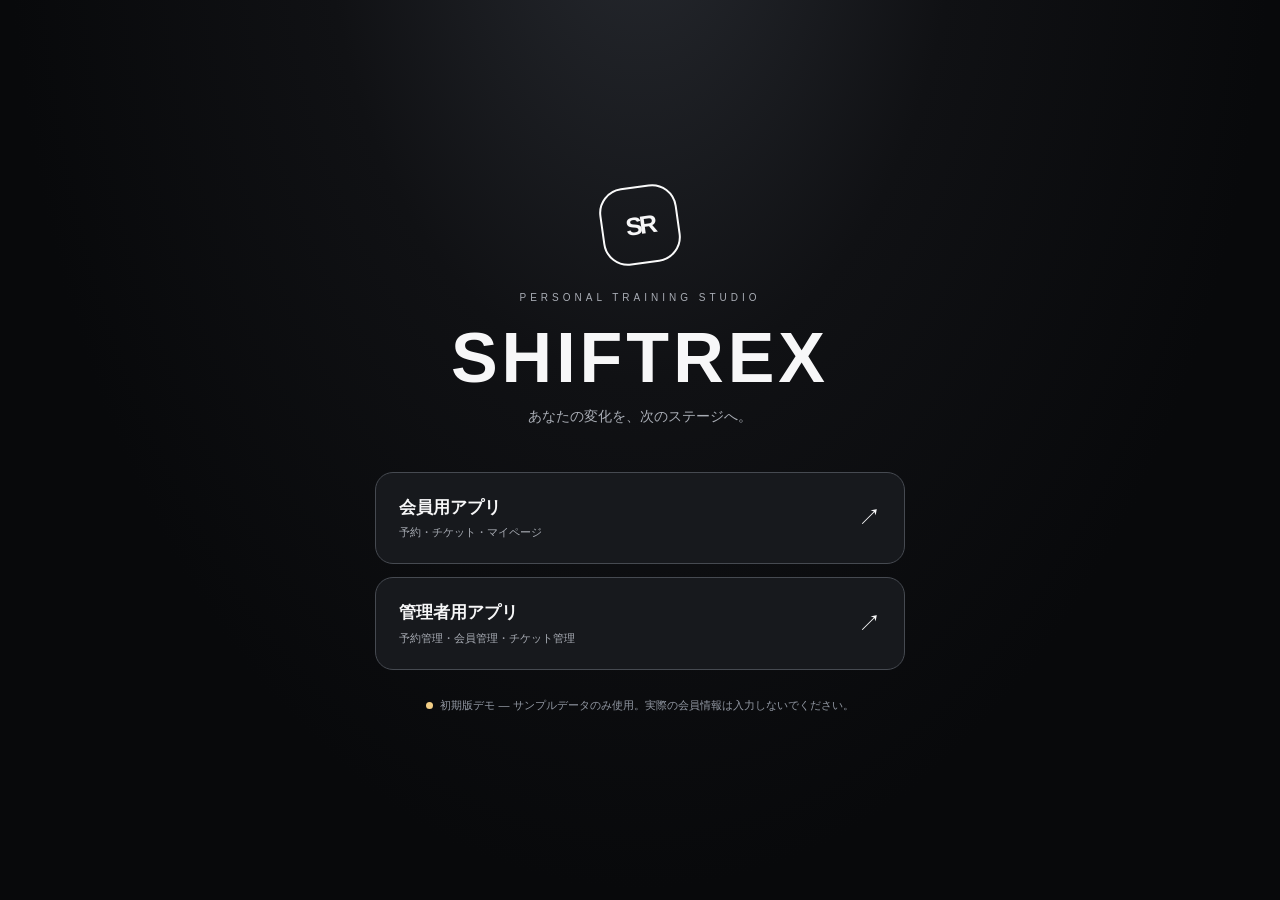
==== index.html @ b4ad5d42 "Add SHIFTREX member and admin demo with LISTell font" ====
<!doctype html>
<html lang="ja"><head><meta charset="UTF-8"><meta name="viewport" content="width=device-width, initial-scale=1, viewport-fit=cover"><meta name="theme-color" content="#08090b"><title>SHIFTREX | 予約システム</title><link rel="stylesheet" href="/assets/styles.css"></head>
<body class="landing"><main class="entry-shell"><div class="entry-mark">SR</div><div class="entry-kicker">PERSONAL TRAINING STUDIO</div><h1>SHIFTREX</h1><p>あなたの変化を、次のステージへ。</p><div class="entry-actions"><a class="entry-option" href="/member/"><span><strong>会員用アプリ</strong><small>予約・チケット・マイページ</small></span><span class="entry-arrow">↗</span></a><a class="entry-option" href="/admin/"><span><strong>管理者用アプリ</strong><small>予約管理・会員管理・チケット管理</small></span><span class="entry-arrow">↗</span></a></div><div class="entry-note"><span class="demo-dot"></span>初期版デモ — サンプルデータのみ使用。実際の会員情報は入力しないでください。</div></main></body></html>
---- assets/styles.css ----
:root{color-scheme:dark;--bg:#08090b;--surface:#121316;--surface2:#1b1d21;--surface3:#262930;--border:#292c32;--text:#f7f7f8;--sub:#a9adb5;--muted:#737984;--accent:#ffffff;--good:#84e1a2;--warn:#f2cd85;--bad:#ff9a9a;--radius:19px;--shadow:0 20px 80px rgba(0,0,0,.34)}*{box-sizing:border-box}html{scroll-behavior:smooth}body{margin:0;background:var(--bg);color:var(--text);font-family:-apple-system,BlinkMacSystemFont,'Hiragino Sans','Noto Sans JP',sans-serif;font-size:14px;line-height:1.55;-webkit-font-smoothing:antialiased}button,input,select,textarea{font:inherit}button{cursor:pointer}a{color:inherit;text-decoration:none}button:focus-visible,a:focus-visible,input:focus-visible,select:focus-visible,textarea:focus-visible{outline:2px solid #fff;outline-offset:3px}.landing{min-height:100vh;display:grid;place-items:center;background:radial-gradient(ellipse at 50% -15%,#272a30 0,#101114 35%,#08090b 70%)}.entry-shell{width:min(100% - 44px,530px);text-align:center;padding:70px 0}.entry-mark{display:grid;place-items:center;width:78px;height:78px;border:2px solid #fafafa;border-radius:25px;transform:rotate(-8deg);font-weight:900;font-size:25px;letter-spacing:-3px;margin:0 auto 26px}.entry-kicker{color:var(--sub);font-size:10px;letter-spacing:4px}.entry-shell h1{font-size:clamp(43px,10vw,70px);line-height:1.15;letter-spacing:4px;margin:12px 0 8px;font-weight:800}.entry-shell>p{color:var(--sub);margin:0 0 44px}.entry-actions{display:grid;gap:13px}.entry-option{display:flex;justify-content:space-between;align-items:center;text-align:left;padding:22px 23px;border:1px solid #464a51;border-radius:18px;background:#17191d;transition:transform .2s,border-color .2s}.entry-option:hover{transform:translateY(-3px);border-color:#fff}.entry-option strong{display:block;font-size:17px}.entry-option small{display:block;margin-top:3px;color:var(--sub);font-size:11px}.entry-arrow{font-size:23px}.entry-note{margin-top:27px;color:#9298a3;font-size:11px}.demo-dot{display:inline-block;width:7px;height:7px;background:var(--warn);border-radius:50%;margin-right:7px}
.app{min-height:100vh;padding-bottom:calc(110px + env(safe-area-inset-bottom))}.shell{max-width:1180px;margin:0 auto;padding:0 30px}.topbar{position:sticky;top:0;z-index:20;background:rgba(8,9,11,.94);backdrop-filter:blur(18px);border-bottom:1px solid rgba(255,255,255,.07)}.topbar .shell{min-height:78px;display:flex;align-items:center;justify-content:space-between;gap:12px}.brand{display:flex;gap:13px;align-items:center}.brand-logo{width:40px;height:40px;border:1.8px solid #fff;border-radius:11px;display:grid;place-items:center;font-size:13px;font-weight:900;letter-spacing:-2px}.brand-text{font-size:19px;letter-spacing:2px;font-weight:800;line-height:1.05}.brand-sub{font-size:10px;letter-spacing:1px;color:var(--sub);margin-top:5px}.top-actions{display:flex;align-items:center;gap:9px}.demo-label{background:#22252b;color:#d5d7db;border:1px solid #3a3e46;padding:5px 10px;border-radius:50px;font-size:10px;font-weight:700;white-space:nowrap}.icon-btn{background:var(--surface2);border:1px solid var(--border);width:38px;height:38px;border-radius:13px;display:grid;place-items:center;color:#fff;font-size:17px}.icon-btn:hover{background:#34363c}.main{padding-top:34px}.eyebrow{font-size:11px;letter-spacing:2px;color:var(--sub);text-transform:uppercase;font-weight:700}.page-head{display:flex;align-items:flex-end;justify-content:space-between;gap:12px;margin-bottom:24px}.page-title{font-size:clamp(24px,4.5vw,34px);margin:7px 0 0;font-weight:800;line-height:1.25;letter-spacing:-.8px}.page-desc{color:var(--sub);margin:9px 0 0;font-size:13px}.section-title{font-size:16px;font-weight:800;letter-spacing:-.2px;margin:0}.muted{color:var(--sub)}.small{font-size:12px}.tiny{font-size:10px}.section-head{display:flex;align-items:center;justify-content:space-between;margin-bottom:15px;gap:12px}.panel{background:var(--surface);border:1px solid var(--border);border-radius:var(--radius);padding:22px}.panel.inset{background:#1b1d21}.panels{display:grid;grid-template-columns:1.35fr 1fr;gap:17px;margin-bottom:18px}.stack{display:grid;gap:17px}.stat-grid{display:grid;grid-template-columns:repeat(3,minmax(0,1fr));gap:13px;margin-bottom:18px}.stat{background:var(--surface);border:1px solid var(--border);border-radius:19px;padding:20px}.stat-label{color:var(--sub);font-size:11px;font-weight:700}.stat-num{font-size:clamp(25px,4vw,36px);font-weight:800;line-height:1.3;letter-spacing:-1px;margin:5px 0}.stat-suffix{font-size:14px;color:var(--sub);margin-left:4px}.stat-foot{color:#a0a5ad;font-size:11px}.hero{background:radial-gradient(ellipse at 82% 22%,#42464e 0%,#24262c 35%,#151619 85%);border:1px solid #484b52;border-radius:24px;padding:30px;display:grid;grid-template-columns:1fr auto;gap:20px;align-items:center;margin-bottom:19px;overflow:hidden}.hero .eyebrow{color:#d1d3d8}.hero h2{font-size:clamp(23px,4vw,35px);margin:9px 0 9px;letter-spacing:-.7px}.hero p{color:#c4c7cd;font-size:12px;margin:0 0 20px}.hero-art{width:124px;height:124px;border:1px solid #777c86;border-radius:50%;display:grid;place-items:center;font-size:53px;font-weight:900;letter-spacing:-6px;opacity:.9;box-shadow:inset 0 0 0 14px #ffffff0c}.btn{border:1px solid #444851;background:#272a30;color:#fff;padding:11px 16px;border-radius:12px;font-weight:700;font-size:12px;display:inline-flex;align-items:center;justify-content:center;gap:8px;min-height:42px}.btn:hover{background:#353942}.btn.primary{background:#f7f7f8;color:#0d0e10;border-color:#fff}.btn.primary:hover{background:#dadbdf}.btn.light{background:transparent;border-color:#5c626c}.btn.danger{color:var(--bad)}.btn.soft{padding:8px 12px;min-height:34px}.btn.full{width:100%}.btn:disabled{opacity:.35;cursor:not-allowed}.link-btn{border:0;background:transparent;color:#dfe2e7;font-size:12px;font-weight:700;padding:4px 0}.link-btn:hover{text-decoration:underline}.badge{border-radius:30px;border:1px solid #454951;background:#25282e;padding:4px 10px;font-size:10px;font-weight:700;color:#d9dce0;white-space:nowrap}.badge.good{color:var(--good);border-color:#345544;background:#182920}.badge.warn{color:var(--warn);border-color:#544833;background:#2c2418}.badge.bad{color:var(--bad);border-color:#603a3c;background:#2d1e20}.item-list{display:grid;gap:10px}.item{display:flex;gap:13px;align-items:center;justify-content:space-between;padding:13px 0;border-bottom:1px solid #2b2d33}.item:last-child{border-bottom:0;padding-bottom:0}.item:first-child{padding-top:0}.item-main{display:flex;align-items:center;gap:12px;min-width:0}.item-icon{flex:0 0 42px;height:42px;display:grid;place-items:center;border-radius:13px;background:#292c32;font-size:16px;font-weight:800}.item strong{display:block;font-size:13px;font-weight:700}.item small{display:block;color:var(--sub);font-size:11px;margin-top:3px}.item-right{display:flex;align-items:center;gap:6px;flex-shrink:0}.row{display:flex;align-items:center;justify-content:space-between;gap:10px}.chips{display:flex;gap:7px;flex-wrap:wrap}.chip{border:1px solid #41454d;color:var(--sub);background:#1b1d21;padding:8px 12px;border-radius:100px;font-size:11px;font-weight:700;white-space:nowrap}.chip.active{background:#f7f7f8;color:#090a0b;border-color:#f7f7f8}.divider{height:1px;background:var(--border);margin:17px 0}.ticket{background:linear-gradient(135deg,#22252a,#101113);border:1px solid #454a54;border-radius:20px;overflow:hidden;margin-bottom:13px}.ticket-top{padding:20px 22px 15px;display:flex;justify-content:space-between;gap:10px}.ticket .label{font-size:11px;color:var(--sub)}.ticket .count{font-size:37px;font-weight:800;line-height:1.1;margin-top:5px}.ticket .count span{font-size:14px;color:var(--sub);font-weight:500}.ticket-line{border-top:1px dashed #4c515b;margin:0 20px}.ticket-bottom{display:flex;justify-content:space-between;align-items:center;padding:13px 22px;color:var(--sub);font-size:11px}.grid2{display:grid;grid-template-columns:repeat(2,minmax(0,1fr));gap:17px}.empty{text-align:center;padding:38px 15px;color:var(--sub);font-size:13px}.empty-icon{font-size:30px;display:block;margin-bottom:9px;filter:grayscale(1)}.tabs{display:flex;align-items:center;justify-content:space-around;gap:5px;background:rgba(22,23,27,.96);border:1px solid #454951;border-radius:22px;padding:7px;max-width:680px;box-shadow:0 15px 45px #0009;touch-action:pan-y}.navwrap{position:fixed;bottom:calc(13px + env(safe-area-inset-bottom));left:0;right:0;display:flex;justify-content:center;z-index:25;padding:0 12px;pointer-events:none}.tabs{pointer-events:auto;width:100%}.navtab{flex:1;border:0;background:transparent;color:#9fa4ad;padding:11px 2px;border-radius:17px;display:grid;place-items:center;gap:4px;font-size:10px;line-height:1.2;min-width:0;transition:background .2s,color .2s}.navtab .navico{font-size:19px;line-height:1}.navtab.active{color:#0a0b0d;background:#f7f7f8;font-weight:800}.navtab:not(.active):hover{background:#292c32;color:#fff}.calendar-tools{display:flex;flex-wrap:wrap;align-items:center;justify-content:space-between;gap:12px;margin-bottom:15px}.calendar-tools .monthnav{display:flex;align-items:center;gap:11px}.calendar-tools h3{margin:0;font-size:17px;font-weight:800;min-width:110px;text-align:center}.square-arrow{border:1px solid #3a3e45;background:#212328;border-radius:10px;color:#fff;width:33px;height:33px;font-size:19px}.days{display:grid;grid-template-columns:repeat(7,minmax(0,1fr));gap:6px;margin-bottom:17px}.day{border:1px solid #2c3036;background:#1c1e23;border-radius:12px;min-height:74px;color:#fff;padding:9px 4px;text-align:center;display:flex;align-items:center;justify-content:center;flex-direction:column;gap:6px}.day .dow{font-size:10px;color:#9b9fa7}.day .date{font-size:15px;font-weight:800}.day.active{background:#f6f7f8;color:#111;border-color:#fff}.day.active .dow{color:#555}.day.unavailable{opacity:.35}.day-dot{width:4px;height:4px;background:#c6c9d0;border-radius:50%}.day.active .day-dot{background:#333}.slot-grid{display:grid;grid-template-columns:repeat(3,minmax(0,1fr));gap:8px;margin-top:16px}.slot{border:1px solid #3b4048;background:#1b1e23;border-radius:12px;padding:12px 8px;text-align:center;color:#fff}.slot strong{display:block;font-size:14px}.slot small{display:block;font-size:10px;color:var(--sub);margin-top:4px}.slot:disabled{opacity:.3;cursor:not-allowed}.slot.selected{border-color:#fff;background:#3a3e45}.field{display:grid;gap:7px;margin-bottom:15px}.field label{font-weight:700;color:#c5c8cd;font-size:12px}.field input,.field select,.field textarea,.search{width:100%;min-height:43px;border-radius:11px;border:1px solid #41444d;background:#1b1d22;color:#f8f8fa;padding:10px 12px;outline:none}.field input:focus,.field select:focus,.field textarea:focus,.search:focus{border-color:#fff}.field textarea{min-height:100px;resize:vertical}.field input::placeholder,.search::placeholder{color:#767b85}.field-inline{display:grid;grid-template-columns:repeat(2,minmax(0,1fr));gap:12px}.note{font-size:11px;color:var(--sub)}.notice{padding:14px 16px;background:#282319;border:1px solid #655232;border-radius:13px;color:#f3dbad;font-size:12px;margin-bottom:16px}.info{padding:14px 16px;background:#1b2524;border:1px solid #354e49;border-radius:13px;color:#a9d8c9;font-size:12px;margin-bottom:16px}.modal-layer{position:fixed;inset:0;background:#000a;backdrop-filter:blur(5px);z-index:100;display:flex;justify-content:center;align-items:center;padding:18px}.modal{width:min(100%,520px);max-height:min(88vh,850px);overflow-y:auto;background:#16181c;border:1px solid #50545c;border-radius:24px;padding:26px;box-shadow:var(--shadow)}.modal h2{font-size:20px;margin:0 0 7px}.modal p{font-size:12px;color:var(--sub)}.modal-head{display:flex;justify-content:space-between;align-items:center;gap:10px;margin-bottom:18px}.modal-actions{display:flex;gap:9px;margin-top:20px;justify-content:flex-end;flex-wrap:wrap}.modal-close{border:0;background:transparent;color:#cbd0d7;font-size:25px;padding:0 4px}.profile-circle{width:42px;height:42px;display:grid;place-items:center;background:#30333a;color:#fff;border-radius:50%;font-weight:800}.member-card{padding:17px;background:#191b1f;border:1px solid #373b43;border-radius:15px;display:flex;align-items:center;justify-content:space-between;gap:12px}.member-card h3{font-size:14px;margin:0 0 3px}.member-card p{color:var(--sub);font-size:11px;margin:0}.member-card .card-left{display:flex;gap:12px;align-items:center;min-width:0}.tablewrap{overflow-x:auto}.data-table{border-collapse:collapse;width:100%;min-width:570px}.data-table th{text-align:left;font-size:10px;font-weight:700;color:var(--sub);padding:0 10px 13px;white-space:nowrap;border-bottom:1px solid var(--border)}.data-table td{border-bottom:1px solid var(--border);padding:14px 10px;font-size:12px;white-space:nowrap}.data-table tr:last-child td{border-bottom:0}.toolbar{display:flex;gap:8px;flex-wrap:wrap;align-items:center;margin-bottom:18px}.toolbar .search{width:210px}.toggle-line{display:flex;justify-content:space-between;align-items:center;padding:14px 0;border-bottom:1px solid #30333a;gap:12px}.toggle-line:last-child{border-bottom:0}.toggle-line strong{display:block;font-size:13px}.toggle-line small{display:block;color:var(--sub);font-size:11px;margin-top:3px}.toggle{position:relative;display:inline-flex;width:42px;height:25px;flex:none}.toggle input{opacity:0;width:0;height:0}.toggle span{display:block;width:100%;background:#414550;border-radius:20px;transition:.2s}.toggle span:before{content:'';position:absolute;left:4px;top:4px;width:17px;height:17px;border-radius:50%;background:#fff;transition:.2s}.toggle input:checked+span{background:#ced1d6}.toggle input:checked+span:before{transform:translateX(17px);background:#141518}.list-section{margin-bottom:22px}.pair{display:flex;justify-content:space-between;gap:12px;font-size:12px;margin:12px 0}.pair .key{color:var(--sub)}.pair .val{text-align:right}.pill-count{border-radius:9px;background:#33373e;padding:5px 9px;font-weight:800}.toast{position:fixed;z-index:150;bottom:calc(105px + env(safe-area-inset-bottom));left:50%;transform:translateX(-50%);max-width:calc(100% - 28px);min-width:240px;background:#f4f4f5;color:#111;padding:13px 18px;border-radius:12px;box-shadow:0 20px 40px #0009;text-align:center;font-weight:700;font-size:12px;animation:slideIn .25s ease-out}@keyframes slideIn{from{opacity:0;transform:translate(-50%,20px)}to{opacity:1;transform:translate(-50%,0)}}.footer-note{text-align:center;color:#777c87;font-size:11px;padding:28px 10px 9px}.banner{display:flex;align-items:center;gap:9px;border:1px solid #403d35;color:#c0b8a8;background:#201e1a;border-radius:11px;padding:12px 13px;font-size:11px;margin:4px 0 20px}.split-head{display:flex;align-items:center;justify-content:space-between;gap:10px;flex-wrap:wrap}.calendar-summary{font-size:11px;color:#a9afb8}.reading{display:flex;justify-content:space-between;gap:12px;padding:12px 0;border-bottom:1px solid var(--border);font-size:12px}.reading:last-child{border:0}.tag-muted{color:#b8bec7;font-size:11px}.w80{width:80px}.flex1{flex:1;min-width:0}.hide{display:none!important}select option{background:#1b1d22;color:#fff}
@media(min-width:900px){.topbar .shell,.main.shell{max-width:1060px}.app:has([data-role="admin"]) .main.shell{max-width:1140px}}@media(max-width:750px){.shell{padding:0 17px}.topbar .shell{min-height:68px}.main{padding-top:25px}.panels{grid-template-columns:1fr}.stat-grid{gap:8px}.stat{padding:14px}.stat-num{font-size:25px}.stat-label{font-size:10px}.stat-foot{font-size:10px}.hero{padding:22px}.hero-art{width:75px;height:75px;font-size:32px;letter-spacing:-4px;box-shadow:inset 0 0 0 8px #ffffff0c}.grid2{grid-template-columns:1fr}.slot-grid{grid-template-columns:repeat(2,minmax(0,1fr))}.panel{padding:18px}.navtab{font-size:9px;padding:10px 0}.navtab .navico{font-size:18px}.toolbar .search{flex:1;min-width:160px}.page-head{align-items:flex-start}.brand-text{font-size:16px}.demo-label{font-size:9px;padding:4px 7px}}@media(max-width:390px){.days{gap:4px}.day{min-height:65px;border-radius:9px}.day .date{font-size:13px}.modal{padding:19px}.stat-grid{grid-template-columns:repeat(3,1fr)}.stat-num{font-size:22px}.stat-foot{display:none}.hero-art{display:none}.hero{grid-template-columns:1fr}.field-inline{grid-template-columns:1fr}}
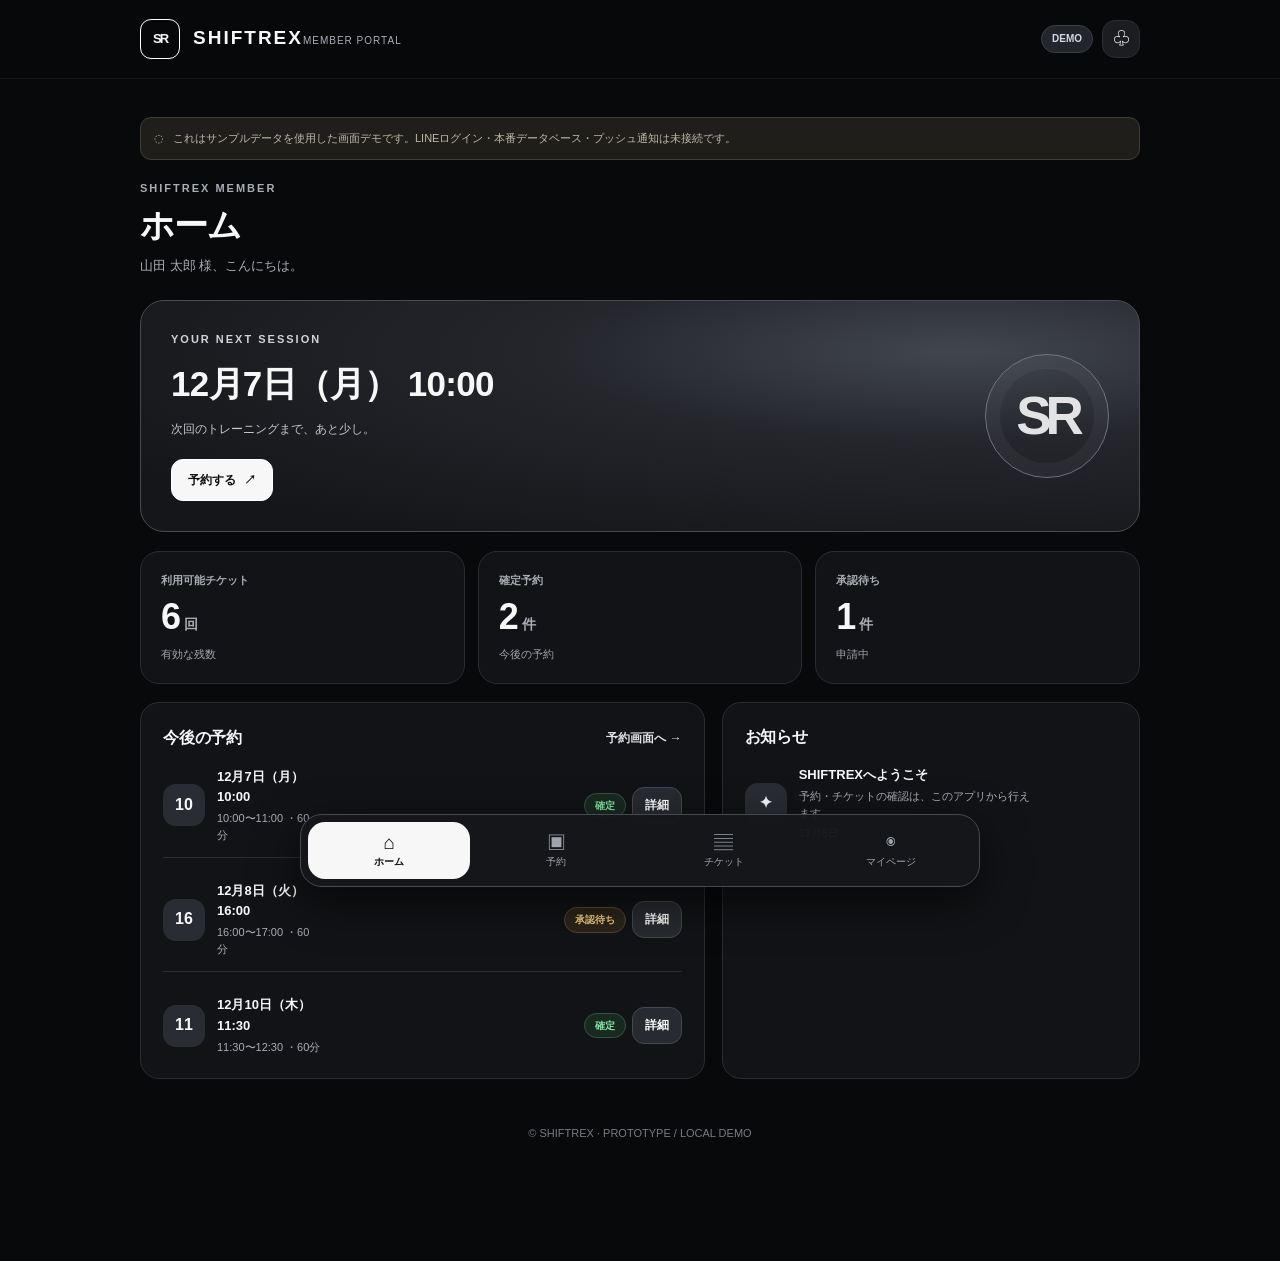
==== commit e85341f7: "Make site root the member app; keep admin at /admin/" ====
--- a/index.html
+++ b/index.html
@@ -1,3 +1,15 @@
 <!doctype html>
-<html lang="ja"><head><meta charset="UTF-8"><meta name="viewport" content="width=device-width, initial-scale=1, viewport-fit=cover"><meta name="theme-color" content="#08090b"><title>SHIFTREX | 予約システム</title><link rel="stylesheet" href="/assets/styles.css"></head>
-<body class="landing"><main class="entry-shell"><div class="entry-mark">SR</div><div class="entry-kicker">PERSONAL TRAINING STUDIO</div><h1>SHIFTREX</h1><p>あなたの変化を、次のステージへ。</p><div class="entry-actions"><a class="entry-option" href="/member/"><span><strong>会員用アプリ</strong><small>予約・チケット・マイページ</small></span><span class="entry-arrow">↗</span></a><a class="entry-option" href="/admin/"><span><strong>管理者用アプリ</strong><small>予約管理・会員管理・チケット管理</small></span><span class="entry-arrow">↗</span></a></div><div class="entry-note"><span class="demo-dot"></span>初期版デモ — サンプルデータのみ使用。実際の会員情報は入力しないでください。</div></main></body></html>
+<html lang="ja">
+<head>
+  <meta charset="UTF-8">
+  <meta name="viewport" content="width=device-width, initial-scale=1, viewport-fit=cover">
+  <meta name="theme-color" content="#08090b">
+  <meta name="robots" content="noindex, nofollow">
+  <title>SHIFTREX | 会員アプリ（デモ）</title>
+  <link rel="stylesheet" href="/assets/styles.css">
+</head>
+<body data-app="member">
+  <div id="app"></div>
+  <script defer src="/assets/app.js"></script>
+</body>
+</html>
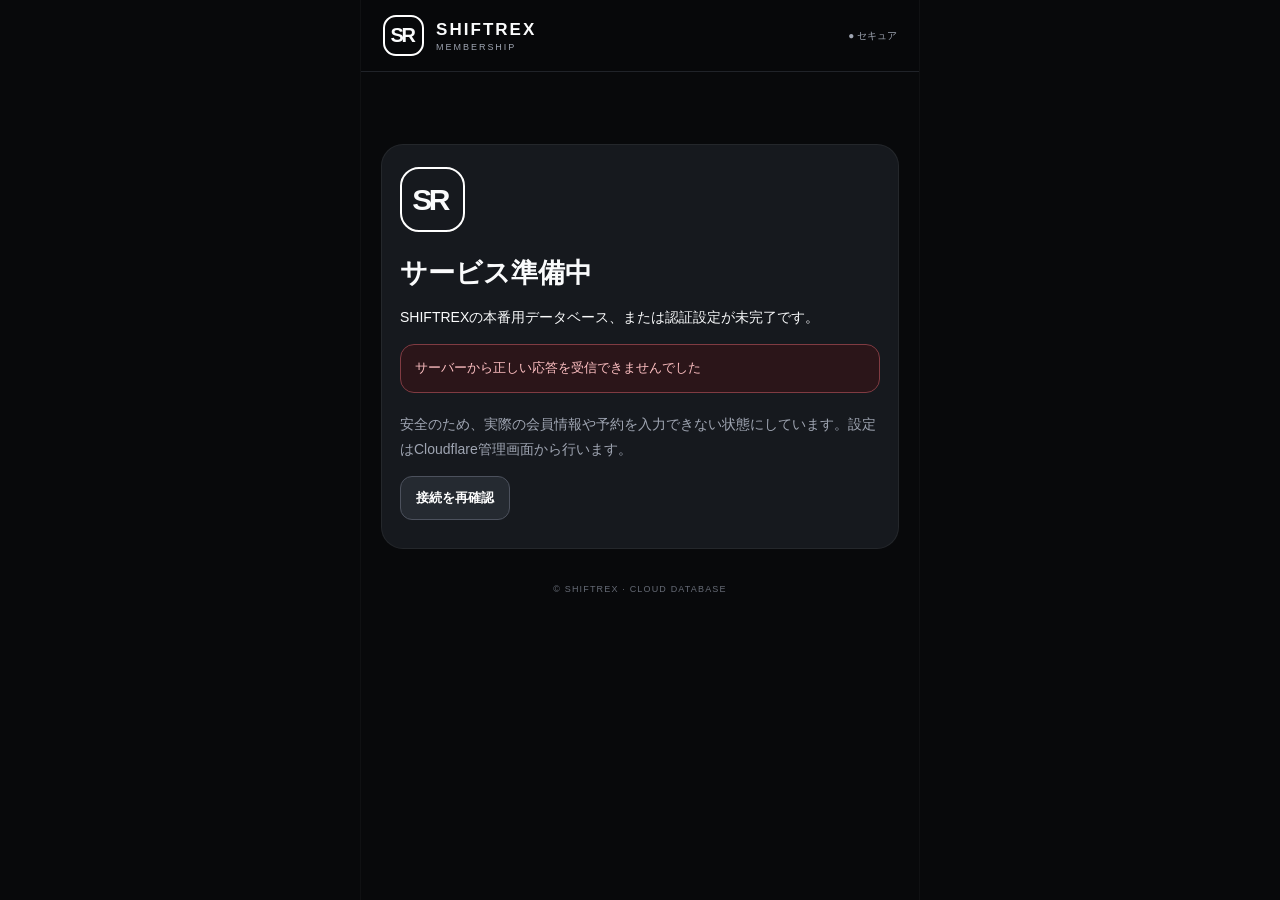
==== commit d2d31a04: "Implement secure SHIFTREX production foundation with D1 and authenticated Pages API" ====
--- a/index.html
+++ b/index.html
@@ -1,15 +1 @@
-<!doctype html>
-<html lang="ja">
-<head>
-  <meta charset="UTF-8">
-  <meta name="viewport" content="width=device-width, initial-scale=1, viewport-fit=cover">
-  <meta name="theme-color" content="#08090b">
-  <meta name="robots" content="noindex, nofollow">
-  <title>SHIFTREX | 会員アプリ（デモ）</title>
-  <link rel="stylesheet" href="/assets/styles.css">
-</head>
-<body data-app="member">
-  <div id="app"></div>
-  <script defer src="/assets/app.js"></script>
-</body>
-</html>
+<!doctype html><html lang="ja"><head><meta charset="UTF-8"><meta name="viewport" content="width=device-width,initial-scale=1,viewport-fit=cover"><meta name="theme-color" content="#08090b"><title>SHIFTREX | 会員アプリ</title><link rel="stylesheet" href="/assets/production.css"></head><body data-app="member"><div id="app"></div><script defer src="/assets/production.js"></script></body></html>
--- a/assets/production.css
+++ b/assets/production.css
@@ -0,0 +1,2 @@
+:root{color-scheme:dark;--bg:#08090b;--panel:#16191e;--line:#292d36;--text:#fafbfc;--muted:#9fa5b2;--white:#fff;--good:#56d49d;--danger:#ef7979;--warn:#efcb76}
+*{box-sizing:border-box}html,body{min-height:100%;margin:0;background:var(--bg);color:var(--text);font-family:-apple-system,BlinkMacSystemFont,'Hiragino Sans','Noto Sans JP',sans-serif;-webkit-text-size-adjust:100%}body{font-size:15px}button,input,textarea,select{font:inherit}button{cursor:pointer;-webkit-tap-highlight-color:transparent}a{color:inherit;text-decoration:none}input,textarea,select{border:1px solid #383d47;background:#0c0e12;border-radius:12px;outline:none;color:#fff;width:100%;min-height:49px;padding:11px 13px}input:focus,select:focus,textarea:focus{border-color:#bfc6d6;box-shadow:0 0 0 2px #fff2}input[type=checkbox]{min-height:0;width:20px;height:20px;padding:0}input::-webkit-calendar-picker-indicator{filter:invert(1)}.app{max-width:560px;min-height:100dvh;margin:auto;background:var(--bg);border-left:1px solid #ffffff08;border-right:1px solid #ffffff08}.mast{height:72px;padding:12px 22px;display:flex;gap:12px;align-items:center;position:sticky;top:0;z-index:20;background:rgba(8,9,11,.96);backdrop-filter:blur(16px);border-bottom:1px solid #202329}.logo-mark,.logo-large{font-weight:900;letter-spacing:-.12em;border:2px solid #fff;display:grid;place-items:center;flex-shrink:0}.logo-mark{font-size:20px;width:41px;height:41px;border-radius:13px;padding-right:3px}.brand{display:flex;flex-direction:column;gap:2px}.brand strong{font-size:17px;letter-spacing:.12em}.brand small{font-size:9px;color:var(--muted);letter-spacing:.22em}.secure-tag{font-size:10px;white-space:nowrap;margin-left:auto;color:var(--muted)}.surface{padding:18px 20px calc(130px + env(safe-area-inset-bottom))}.eyebrow{font-size:10px;letter-spacing:.24em;font-weight:800;color:#b9bfca}.greeting{margin-bottom:10px}.heading{margin:10px 0 20px}.heading h1{font-size:29px;letter-spacing:-.035em;margin:7px 0 8px}.heading p{margin:0;color:var(--muted);font-size:14px}.panel{background:var(--panel);border-radius:19px;border:1px solid #ffffff0b;padding:19px 16px;margin-bottom:17px;overflow:hidden}.panel-head{margin-bottom:12px;display:flex;justify-content:space-between;align-items:center;gap:12px}.panel-head h2{margin:0;font-size:17px;letter-spacing:-.02em}.line-item{display:flex;gap:10px;align-items:center;padding:13px 0;border-bottom:1px solid var(--line)}.line-item:last-of-type{border-bottom:0}.line-text{flex:1;min-width:0}.line-text strong{font-size:14px;font-weight:650;display:block;overflow-wrap:anywhere}.line-text small{display:block;margin-top:5px;color:var(--muted);font-size:12px;overflow-wrap:anywhere}.button{border:1px solid #4c515d;border-radius:12px;color:#fff;background:#252a31;padding:12px 15px;font-size:13px;font-weight:750;white-space:nowrap}.button.main{background:white;color:#11131a;border-color:white;min-height:48px;width:100%;margin-top:7px}.button.ghost{background:transparent;border-color:#464b56}.button.slim{min-height:36px;padding:8px 10px;margin-left:4px;font-size:12px}.button.selected{border-color:#fff;background:#fff;color:#111}.button:focus-visible,.tab:focus-visible{outline:2px solid #fff;outline-offset:3px}.label,.status{font-size:11px;font-weight:700;border:1px solid #444a54;border-radius:999px;padding:5px 8px;white-space:nowrap}.status-confirmed,.status-done{border-color:#32684f;color:#7fe8ad}.status-pending{border-color:#7a663c;color:#edd28c}.status-declined,.status-canceled,.status-absent{border-color:#793a42;color:#ff9299}.metrics{display:grid;grid-template-columns:1fr 1fr;gap:11px;margin-bottom:17px}.metrics.three{grid-template-columns:repeat(3,minmax(0,1fr))}.metric{background:var(--panel);border:1px solid #ffffff0c;border-radius:18px;padding:18px 14px;display:flex;flex-direction:column;min-height:118px}.metric small{font-size:11px;color:var(--muted)}.metric strong{font-size:33px;letter-spacing:-.04em;margin-top:11px}.metric strong span{font-size:13px;color:var(--muted);margin-left:5px}.metric strong.smaller{font-size:16px;letter-spacing:0}.empty{color:var(--muted);padding:19px 2px;font-size:13px}.muted{color:var(--muted)}.small{font-size:12px;line-height:1.7}.alert{border-radius:14px;padding:13px 14px;font-size:13px;margin:10px 0 19px;line-height:1.6}.alert-error{border:1px solid #803b42;background:#2b1519;color:#ffc0c3}.alert-good{border:1px solid #326449;background:#12291c;color:#96e7ba}.nav-shell{position:fixed;bottom:0;left:0;right:0;z-index:22;padding:0 12px calc(env(safe-area-inset-bottom) + 12px);pointer-events:none}.tabbar{max-width:536px;margin:auto;background:#202329;display:flex;align-items:center;justify-content:space-around;border:1px solid #3b3f47;border-radius:23px;padding:8px 5px;box-shadow:0 10px 35px #0008;pointer-events:auto;touch-action:pan-y}.tab{display:flex;flex:1;flex-direction:column;align-items:center;gap:4px;border:0;background:transparent;color:#999daa;border-radius:16px;min-width:0;padding:8px 2px;transition:background .18s,color .18s}.tab.active{background:#fff;color:#111}.tabicon{font-size:23px;line-height:1}.tab span:last-child{font-size:10px;white-space:nowrap}.auth-card{padding:22px 18px 28px;border-radius:22px;background:var(--panel);border:1px solid #ffffff0f;text-align:left;margin-top:6vh}.auth-card h1{font-size:27px;margin:23px 0 10px}.auth-card p{font-size:14px;line-height:1.8}.auth-card .button.main{display:block;text-align:center;padding:13px}.logo-large{height:65px;width:65px;border-radius:19px;font-size:30px;padding-right:6px}.auth-card form{margin-top:20px}form{display:flex;flex-direction:column;gap:14px}form label{color:#c1c6d1;font-size:12px;font-weight:700;display:block}form label input,form label select,form label textarea{margin-top:7px}form .button.main{margin-top:2px}.inline-checkbox{display:flex!important;align-items:center;gap:10px}.inline-checkbox input{margin:0}.form-grid{gap:12px}.calendar-head{display:flex;align-items:center;justify-content:space-between;gap:12px}.calendar-head button{font-size:28px;border:0;color:#fff;background:none}.calendar-tools{display:flex;gap:7px;justify-content:flex-end;margin:8px 0}.calendar-tools .button{padding:8px 14px}.calendar-grid{display:grid;grid-template-columns:repeat(7,minmax(0,1fr));gap:4px;margin-top:12px}.calendar-grid>span{font-size:10px;text-align:center;color:var(--muted);padding:8px 0}.day{border:0;background:#22262d;color:#aaa;border-radius:10px;min-height:38px}.day.available{color:#fff;border:1px solid #4d5969}.day.picked{background:#fff;color:#111;font-weight:800}.ticket-card{margin:10px 0;background:linear-gradient(140deg,#2c3039,#15181e);border:1px solid #41444f;border-radius:15px;padding:20px}.ticket-card small{letter-spacing:.16em;font-size:10px;color:#b4b7c2}.ticket-card strong{display:block;font-size:44px;margin-top:8px}.ticket-card strong span{font-size:16px}.ticket-card p{font-size:12px;color:#bdc3cc}.overlay{position:fixed;inset:0;background:#000b;display:flex;align-items:flex-end;justify-content:center;z-index:40}.modal{background:#20242b;border:1px solid #343947;border-radius:25px 25px 0 0;padding:24px 20px calc(28px + env(safe-area-inset-bottom));width:100%;max-width:560px;max-height:88dvh;overflow:auto;box-shadow:0 -20px 50px #0008}.modal h2{margin-top:0}.modal p{line-height:1.65}.modal>.button.ghost{margin-top:18px;width:100%}.copy-text{background:#0f1115;border-radius:10px;padding:13px;overflow-wrap:anywhere;font-size:12px;margin:12px 0 18px}.foot-action{padding-top:18px}.foot{margin-top:35px;text-align:center;color:#666b76;font-size:9px;letter-spacing:.13em}@media (max-width:370px){.mast{padding-left:12px;padding-right:12px}.surface{padding-left:12px;padding-right:12px}.metrics.three{gap:5px}.metrics.three .metric{padding:12px 8px}.metrics.three .metric strong{font-size:28px}.tab span:last-child{font-size:9px}}@media(prefers-reduced-motion:reduce){*,*:before,*:after{transition:none!important;animation:none!important}}
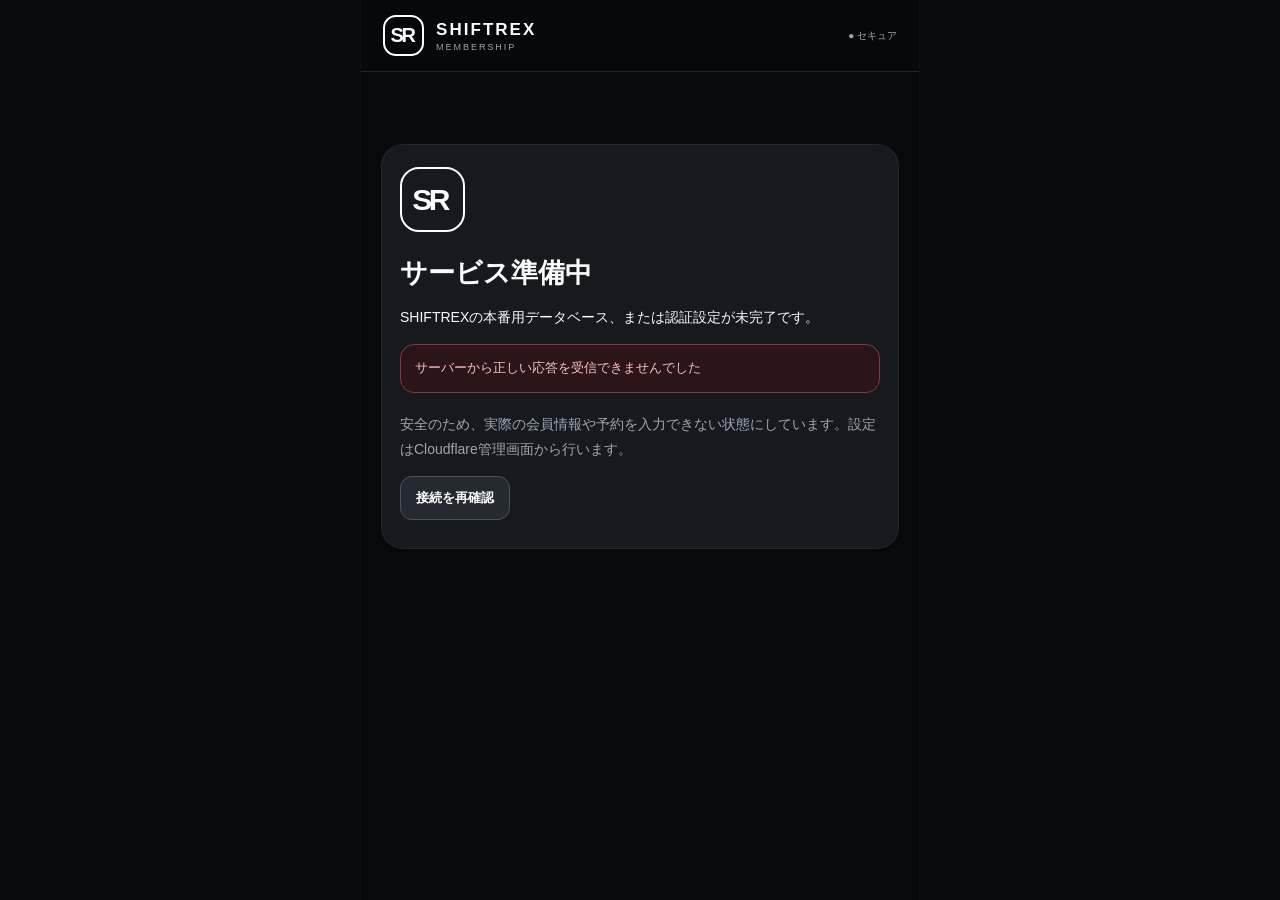
==== commit 5f651807: "ui: disable app pinch zoom and hide scrollbars while keeping scroll" ====
--- a/index.html
+++ b/index.html
@@ -1 +1,17 @@
-<!doctype html><html lang="ja"><head><meta charset="UTF-8"><meta name="viewport" content="width=device-width,initial-scale=1,viewport-fit=cover"><meta name="theme-color" content="#08090b"><title>SHIFTREX | 会員アプリ</title><link rel="stylesheet" href="/assets/production.css"></head><body data-app="member"><div id="app"></div><script defer src="/assets/production.js"></script></body></html>
+<!doctype html>
+<html lang="ja">
+<head>
+<meta charset="UTF-8">
+<meta name="viewport" content="width=device-width,initial-scale=1,maximum-scale=1,user-scalable=no">
+<meta name="theme-color" content="#08090b">
+<meta name="apple-mobile-web-app-capable" content="yes">
+<meta name="apple-mobile-web-app-status-bar-style" content="black-translucent">
+<meta name="apple-mobile-web-app-title" content="SHIFTREX">
+<title>SHIFTREX</title>
+<link rel="apple-touch-icon" sizes="192x192" href="/assets/icons/member-192.png">
+<link rel="icon" type="image/png" sizes="192x192" href="/assets/icons/member-192.png">
+<link rel="manifest" href="/manifest.webmanifest">
+<link rel="stylesheet" href="/assets/production.css">
+</head>
+<body data-app="member"><div id="app"></div><script defer src="/assets/production.js"></script></body>
+</html>
--- a/assets/production.css
+++ b/assets/production.css
@@ -1,2 +1,138 @@
 :root{color-scheme:dark;--bg:#08090b;--panel:#16191e;--line:#292d36;--text:#fafbfc;--muted:#9fa5b2;--white:#fff;--good:#56d49d;--danger:#ef7979;--warn:#efcb76}
 *{box-sizing:border-box}html,body{min-height:100%;margin:0;background:var(--bg);color:var(--text);font-family:-apple-system,BlinkMacSystemFont,'Hiragino Sans','Noto Sans JP',sans-serif;-webkit-text-size-adjust:100%}body{font-size:15px}button,input,textarea,select{font:inherit}button{cursor:pointer;-webkit-tap-highlight-color:transparent}a{color:inherit;text-decoration:none}input,textarea,select{border:1px solid #383d47;background:#0c0e12;border-radius:12px;outline:none;color:#fff;width:100%;min-height:49px;padding:11px 13px}input:focus,select:focus,textarea:focus{border-color:#bfc6d6;box-shadow:0 0 0 2px #fff2}input[type=checkbox]{min-height:0;width:20px;height:20px;padding:0}input::-webkit-calendar-picker-indicator{filter:invert(1)}.app{max-width:560px;min-height:100dvh;margin:auto;background:var(--bg);border-left:1px solid #ffffff08;border-right:1px solid #ffffff08}.mast{height:72px;padding:12px 22px;display:flex;gap:12px;align-items:center;position:sticky;top:0;z-index:20;background:rgba(8,9,11,.96);backdrop-filter:blur(16px);border-bottom:1px solid #202329}.logo-mark,.logo-large{font-weight:900;letter-spacing:-.12em;border:2px solid #fff;display:grid;place-items:center;flex-shrink:0}.logo-mark{font-size:20px;width:41px;height:41px;border-radius:13px;padding-right:3px}.brand{display:flex;flex-direction:column;gap:2px}.brand strong{font-size:17px;letter-spacing:.12em}.brand small{font-size:9px;color:var(--muted);letter-spacing:.22em}.secure-tag{font-size:10px;white-space:nowrap;margin-left:auto;color:var(--muted)}.surface{padding:18px 20px calc(130px + env(safe-area-inset-bottom))}.eyebrow{font-size:10px;letter-spacing:.24em;font-weight:800;color:#b9bfca}.greeting{margin-bottom:10px}.heading{margin:10px 0 20px}.heading h1{font-size:29px;letter-spacing:-.035em;margin:7px 0 8px}.heading p{margin:0;color:var(--muted);font-size:14px}.panel{background:var(--panel);border-radius:19px;border:1px solid #ffffff0b;padding:19px 16px;margin-bottom:17px;overflow:hidden}.panel-head{margin-bottom:12px;display:flex;justify-content:space-between;align-items:center;gap:12px}.panel-head h2{margin:0;font-size:17px;letter-spacing:-.02em}.line-item{display:flex;gap:10px;align-items:center;padding:13px 0;border-bottom:1px solid var(--line)}.line-item:last-of-type{border-bottom:0}.line-text{flex:1;min-width:0}.line-text strong{font-size:14px;font-weight:650;display:block;overflow-wrap:anywhere}.line-text small{display:block;margin-top:5px;color:var(--muted);font-size:12px;overflow-wrap:anywhere}.button{border:1px solid #4c515d;border-radius:12px;color:#fff;background:#252a31;padding:12px 15px;font-size:13px;font-weight:750;white-space:nowrap}.button.main{background:white;color:#11131a;border-color:white;min-height:48px;width:100%;margin-top:7px}.button.ghost{background:transparent;border-color:#464b56}.button.slim{min-height:36px;padding:8px 10px;margin-left:4px;font-size:12px}.button.selected{border-color:#fff;background:#fff;color:#111}.button:focus-visible,.tab:focus-visible{outline:2px solid #fff;outline-offset:3px}.label,.status{font-size:11px;font-weight:700;border:1px solid #444a54;border-radius:999px;padding:5px 8px;white-space:nowrap}.status-confirmed,.status-done{border-color:#32684f;color:#7fe8ad}.status-pending{border-color:#7a663c;color:#edd28c}.status-declined,.status-canceled,.status-absent{border-color:#793a42;color:#ff9299}.metrics{display:grid;grid-template-columns:1fr 1fr;gap:11px;margin-bottom:17px}.metrics.three{grid-template-columns:repeat(3,minmax(0,1fr))}.metric{background:var(--panel);border:1px solid #ffffff0c;border-radius:18px;padding:18px 14px;display:flex;flex-direction:column;min-height:118px}.metric small{font-size:11px;color:var(--muted)}.metric strong{font-size:33px;letter-spacing:-.04em;margin-top:11px}.metric strong span{font-size:13px;color:var(--muted);margin-left:5px}.metric strong.smaller{font-size:16px;letter-spacing:0}.empty{color:var(--muted);padding:19px 2px;font-size:13px}.muted{color:var(--muted)}.small{font-size:12px;line-height:1.7}.alert{border-radius:14px;padding:13px 14px;font-size:13px;margin:10px 0 19px;line-height:1.6}.alert-error{border:1px solid #803b42;background:#2b1519;color:#ffc0c3}.alert-good{border:1px solid #326449;background:#12291c;color:#96e7ba}.nav-shell{position:fixed;bottom:0;left:0;right:0;z-index:22;padding:0 12px calc(env(safe-area-inset-bottom) + 12px);pointer-events:none}.tabbar{max-width:536px;margin:auto;background:#202329;display:flex;align-items:center;justify-content:space-around;border:1px solid #3b3f47;border-radius:23px;padding:8px 5px;box-shadow:0 10px 35px #0008;pointer-events:auto;touch-action:pan-y}.tab{display:flex;flex:1;flex-direction:column;align-items:center;gap:4px;border:0;background:transparent;color:#999daa;border-radius:16px;min-width:0;padding:8px 2px;transition:background .18s,color .18s}.tab.active{background:#fff;color:#111}.tabicon{font-size:23px;line-height:1}.tab span:last-child{font-size:10px;white-space:nowrap}.auth-card{padding:22px 18px 28px;border-radius:22px;background:var(--panel);border:1px solid #ffffff0f;text-align:left;margin-top:6vh}.auth-card h1{font-size:27px;margin:23px 0 10px}.auth-card p{font-size:14px;line-height:1.8}.auth-card .button.main{display:block;text-align:center;padding:13px}.logo-large{height:65px;width:65px;border-radius:19px;font-size:30px;padding-right:6px}.auth-card form{margin-top:20px}form{display:flex;flex-direction:column;gap:14px}form label{color:#c1c6d1;font-size:12px;font-weight:700;display:block}form label input,form label select,form label textarea{margin-top:7px}form .button.main{margin-top:2px}.inline-checkbox{display:flex!important;align-items:center;gap:10px}.inline-checkbox input{margin:0}.form-grid{gap:12px}.calendar-head{display:flex;align-items:center;justify-content:space-between;gap:12px}.calendar-head button{font-size:28px;border:0;color:#fff;background:none}.calendar-tools{display:flex;gap:7px;justify-content:flex-end;margin:8px 0}.calendar-tools .button{padding:8px 14px}.calendar-grid{display:grid;grid-template-columns:repeat(7,minmax(0,1fr));gap:4px;margin-top:12px}.calendar-grid>span{font-size:10px;text-align:center;color:var(--muted);padding:8px 0}.day{border:0;background:#22262d;color:#aaa;border-radius:10px;min-height:38px}.day.available{color:#fff;border:1px solid #4d5969}.day.picked{background:#fff;color:#111;font-weight:800}.ticket-card{margin:10px 0;background:linear-gradient(140deg,#2c3039,#15181e);border:1px solid #41444f;border-radius:15px;padding:20px}.ticket-card small{letter-spacing:.16em;font-size:10px;color:#b4b7c2}.ticket-card strong{display:block;font-size:44px;margin-top:8px}.ticket-card strong span{font-size:16px}.ticket-card p{font-size:12px;color:#bdc3cc}.overlay{position:fixed;inset:0;background:#000b;display:flex;align-items:flex-end;justify-content:center;z-index:40}.modal{background:#20242b;border:1px solid #343947;border-radius:25px 25px 0 0;padding:24px 20px calc(28px + env(safe-area-inset-bottom));width:100%;max-width:560px;max-height:88dvh;overflow:auto;box-shadow:0 -20px 50px #0008}.modal h2{margin-top:0}.modal p{line-height:1.65}.modal>.button.ghost{margin-top:18px;width:100%}.copy-text{background:#0f1115;border-radius:10px;padding:13px;overflow-wrap:anywhere;font-size:12px;margin:12px 0 18px}.foot-action{padding-top:18px}.foot{margin-top:35px;text-align:center;color:#666b76;font-size:9px;letter-spacing:.13em}@media (max-width:370px){.mast{padding-left:12px;padding-right:12px}.surface{padding-left:12px;padding-right:12px}.metrics.three{gap:5px}.metrics.three .metric{padding:12px 8px}.metrics.three .metric strong{font-size:28px}.tab span:last-child{font-size:9px}}@media(prefers-reduced-motion:reduce){*,*:before,*:after{transition:none!important;animation:none!important}}
+
+/* Manual refresh control on both the member and manager app headers. */
+.mast .brand{flex:1;min-width:0}
+.refresh-button{display:inline-flex;align-items:center;justify-content:center;gap:5px;flex-shrink:0;border:1px solid #414651;border-radius:11px;color:#fff;background:#1e2229;padding:8px 10px;min-height:36px;font-size:12px;font-weight:750;white-space:nowrap}
+.refresh-button .refresh-glyph{font-size:22px;line-height:16px;font-weight:400;display:inline-block;transform-origin:center}
+.refresh-button:focus-visible{outline:2px solid #fff;outline-offset:2px}
+.refresh-button:disabled{opacity:.65;cursor:default}
+.refresh-button.is-refreshing .refresh-glyph{animation:shiftrex-refresh-spin .9s linear infinite}
+@keyframes shiftrex-refresh-spin{to{transform:rotate(360deg)}}
+.mast .secure-tag{margin-left:0}
+.refresh-toast{position:fixed;top:78px;left:50%;transform:translateX(-50%);z-index:30;max-width:min(92vw,380px);border-radius:12px;border:1px solid #326449;background:#12291c;color:#b0f1cc;padding:10px 16px;box-shadow:0 8px 24px #0008;font-size:13px;font-weight:650;text-align:center;pointer-events:none}
+.refresh-toast.error{border-color:#803b42;background:#2b1519;color:#ffc0c3}
+@media(max-width:420px){.mast .secure-tag{display:none}}
+@media(max-width:360px){.refresh-button{padding:7px 8px}}
+@media(prefers-reduced-motion:reduce){.refresh-button.is-refreshing .refresh-glyph{animation:none}}
+
+/* Monthly-to-weekly booking matrix */
+.calendar-hint{font-size:12px;color:var(--muted);line-height:1.6;margin:10px 0 15px}
+.calendar-grid .day{position:relative;min-height:44px;display:flex;align-items:center;justify-content:center;flex-direction:column;gap:2px}
+.calendar-grid>span:first-child{color:#f6a4a4}
+.calendar-grid>span:nth-child(7){color:#87b8fb}
+.calendar-grid .day.saturday{color:#87b8fb}
+.calendar-grid .day.sunday{color:#f6a4a4}
+.calendar-grid .day.picked{background:#fff;color:#111}
+.calendar-grid .day.today:not(.picked){box-shadow:inset 0 0 0 2px #aab5c3}
+.calendar-grid .month-spacer{min-height:44px}
+.calendar-grid .month-dot{position:absolute;bottom:3px;width:5px;height:5px;border-radius:50%;background:#56d49d}
+.calendar-grid .day.picked .month-dot{background:#22855b}
+.booking-week-controls{display:flex;justify-content:space-between;align-items:center;gap:8px;margin-bottom:16px}
+.booking-week-controls>.button{padding:9px 10px;font-size:12px;flex-shrink:0}
+.week-mover{display:flex;align-items:center;justify-content:space-between;gap:6px;min-width:0}
+.week-mover strong{font-size:12px;white-space:nowrap;font-variant-numeric:tabular-nums;letter-spacing:-.03em}
+.week-mover button{color:#fff;border:0;background:#272c34;border-radius:9px;min-width:30px;height:35px;font-size:24px;line-height:1}
+.week-scroll{width:100%;max-width:100%;min-width:0;max-height:none;overflow:hidden;border-radius:11px;border:1px solid #343a44;background:#343a44;box-sizing:border-box}
+.week-grid{display:grid;grid-template-columns:40px repeat(7,minmax(0,1fr));grid-template-rows:43px;grid-auto-rows:36px;gap:1px;width:100%;min-width:0;max-width:100%;background:#343a44;box-sizing:border-box}
+.week-date{min-width:0;background:#252b34;text-align:center}
+.week-date button{color:#f0f1f3;border:0;background:transparent;width:100%;height:100%;display:flex;justify-content:center;align-items:center;flex-direction:column;gap:3px;padding:2px}
+.week-date button span{font-size:11px;color:#bfc4cc}
+.week-date button strong{font-size:15px}
+.week-date.sat button span{color:#96bbf5}
+.week-date.sun button span{color:#f3a1aa}
+.week-date.selected{background:#39404c}
+.week-date.current button strong{box-shadow:inset 0 -2px 0 #56d49d}
+.week-time{min-width:0;background:#232830;display:flex;align-items:center;justify-content:center;font-size:11px;font-weight:650;color:#f0f1f3;font-variant-numeric:tabular-nums}
+.week-time.week-corner{background:#2c323a}
+.week-cell{min-width:0;background:#171b21;display:flex;align-items:center;justify-content:center;padding:0}
+.week-cell.selected{background:#212731}
+.week-state{display:flex;align-items:center;justify-content:center;width:100%;height:100%;min-height:0;font-size:21px;line-height:1;border:0;background:transparent;font-weight:600}
+.week-state.bookable{cursor:pointer;border-radius:6px}
+.week-state.bookable.instant{color:#69d9a6}
+.week-state.bookable.approval{color:#f3d18a}
+.week-state.bookable:active{background:#313a44;transform:scale(.94)}
+.week-state.bookable:focus-visible,.week-date button:focus-visible,.week-mover button:focus-visible,.calendar-grid .day:focus-visible{outline:2px solid #fff;outline-offset:-3px}
+.week-state.closed{color:#777f8c;font-weight:400}
+.week-state.none{color:#4f5761;font-size:16px;font-weight:400}
+.week-state.own{color:#eaf1ff;font-size:11px;background:#2a4054;border-radius:5px}
+.week-state.own.pending{background:#493f26;color:#f3d18a}
+.booking-legend{display:flex;flex-wrap:wrap;gap:8px 12px;font-size:11px;color:var(--muted);margin:14px 0 2px}
+.booking-legend b{color:#56d49d;font-weight:900}
+.booking-legend .legend-approval{color:#f3d18a}
+.booking-legend .legend-instant{color:#69d9a6}
+@media(max-width:390px){.booking-week-controls{flex-wrap:wrap}.week-mover{flex:1;justify-content:flex-end}}
+
+/* The full seven-day matrix uses the available width and natural page flow; no internal scrolling. */
+@media(max-width:390px){.week-grid{grid-template-columns:36px repeat(7,minmax(0,1fr));grid-auto-rows:34px;grid-template-rows:40px}.week-time{font-size:10px}.week-date button strong{font-size:13px}.week-date button span{font-size:10px}.week-state{font-size:19px}.week-state.own{font-size:10px}}
+@media(max-width:340px){.week-grid{grid-template-columns:34px repeat(7,minmax(0,1fr));grid-auto-rows:32px}.week-state{font-size:18px}}
+
+.week-date.sun button strong{color:#f3a1aa}
+
+/* Member-only compact header; preserve admin and login headers. */
+.mast-member{justify-content:flex-end}
+.mast-member .refresh-button{margin-left:auto}
+.greeting:empty{display:none}
+/* The scrollable page recedes behind the fixed bottom navigation.
+   The shield captures taps that would otherwise hit partially obscured booking rows. */
+.nav-shell .nav-shield{position:absolute;left:0;right:0;bottom:0;height:calc(188px + env(safe-area-inset-bottom));z-index:0;background:linear-gradient(to bottom,rgba(8,9,11,0) 0%,rgba(8,9,11,.35) 20%,rgba(8,9,11,.82) 58%,#08090b 100%);pointer-events:auto;touch-action:pan-y}
+.nav-shell .tabbar{position:relative;z-index:1}
+
+/* In iOS Home Screen mode the non-cover viewport is allowed to extend to
+   the bottom of the glass. Keep the tap targets above the home indicator,
+   even when the safe-area inset reports zero in standalone WebKit. */
+@media (display-mode:standalone){
+ .nav-shell{padding-bottom:max(34px, calc(env(safe-area-inset-bottom) + 12px))}
+ .surface{padding-bottom:calc(150px + env(safe-area-inset-bottom))}
+}
+
+
+/* Member page titles live in the fixed top banner; no duplicate body heading. */
+.mast-member .mast-page-title{font-size:22px;line-height:1.25;font-weight:800;letter-spacing:.01em;margin:0;color:var(--text);min-width:0}
+.member-intro{margin:7px 0 20px}
+.member-intro p{margin:0;font-size:14px;line-height:1.65;color:var(--muted)}
+
+/* Keep the member header independent of document scroll and iOS rubber-band pull. */
+body[data-app="member"] .mast-member{
+ position:fixed;
+ top:0;
+ left:50%;
+ width:min(100%,560px);
+ max-width:560px;
+ transform:translateX(-50%);
+ z-index:25;
+ background:#08090b;
+ backdrop-filter:none;
+ -webkit-backdrop-filter:none;
+}
+body[data-app="member"] .mast-member + .surface{padding-top:90px}
+body[data-app="member"] .mast-member .mast-page-title{
+ font-size:26px;
+ line-height:1.2;
+ font-weight:800;
+}
+body[data-app="member"]{overscroll-behavior-y:none}
+
+/* Member header actions: refresh button followed by announcement bell. */
+body[data-app="member"] .member-header-actions{display:flex;align-items:center;gap:9px;flex-shrink:0;margin-left:auto}
+body[data-app="member"] .member-header-actions .refresh-button{margin-left:0}
+body[data-app="member"] .bell-button{width:40px;height:40px;padding:0;flex-shrink:0;display:grid;place-items:center;background:#1e2229;color:#fff;border:1px solid #414651;border-radius:11px;cursor:pointer}
+body[data-app="member"] .bell-button:active{background:#30353e}
+body[data-app="member"] .bell-button:focus-visible{outline:2px solid #fff;outline-offset:2px}
+body[data-app="member"] .member-welcome{margin:12px 0 22px}
+body[data-app="member"] .member-welcome strong{display:block;font-size:25px;line-height:1.4;font-weight:800;letter-spacing:-.03em;color:#f5f6f8;overflow-wrap:anywhere}
+body[data-app="member"] .notice-list{display:flex;flex-direction:column}
+body[data-app="member"] .notice-entry{padding:15px 1px;border-bottom:1px solid #363c46}
+body[data-app="member"] .notice-entry:last-child{border-bottom:0}
+body[data-app="member"] .notice-entry h3{margin:0 0 6px;font-size:15px;line-height:1.5}
+body[data-app="member"] .notice-entry time{display:block;color:#a8b0bb;font-size:11px;margin:0 0 7px}
+body[data-app="member"] .notice-entry p{margin:0;font-size:13px;color:#c4cbd5;line-height:1.75;white-space:pre-wrap;overflow-wrap:anywhere}
+@media(max-width:360px){body[data-app="member"] .member-header-actions{gap:6px}body[data-app="member"] .bell-button{width:37px;height:37px}}
+
+/* Keep ordinary one-finger scrolling, but do not show scrollbar tracks. */
+html,body{touch-action:pan-x pan-y;scrollbar-width:none;-ms-overflow-style:none}
+html::-webkit-scrollbar,body::-webkit-scrollbar,*::-webkit-scrollbar{display:none!important;width:0!important;height:0!important;background:transparent!important}
+.app,.surface,.modal,.week-scroll{scrollbar-width:none;-ms-overflow-style:none}
+@supports (-webkit-touch-callout:none){
+ input,textarea,select{font-size:16px}
+}
